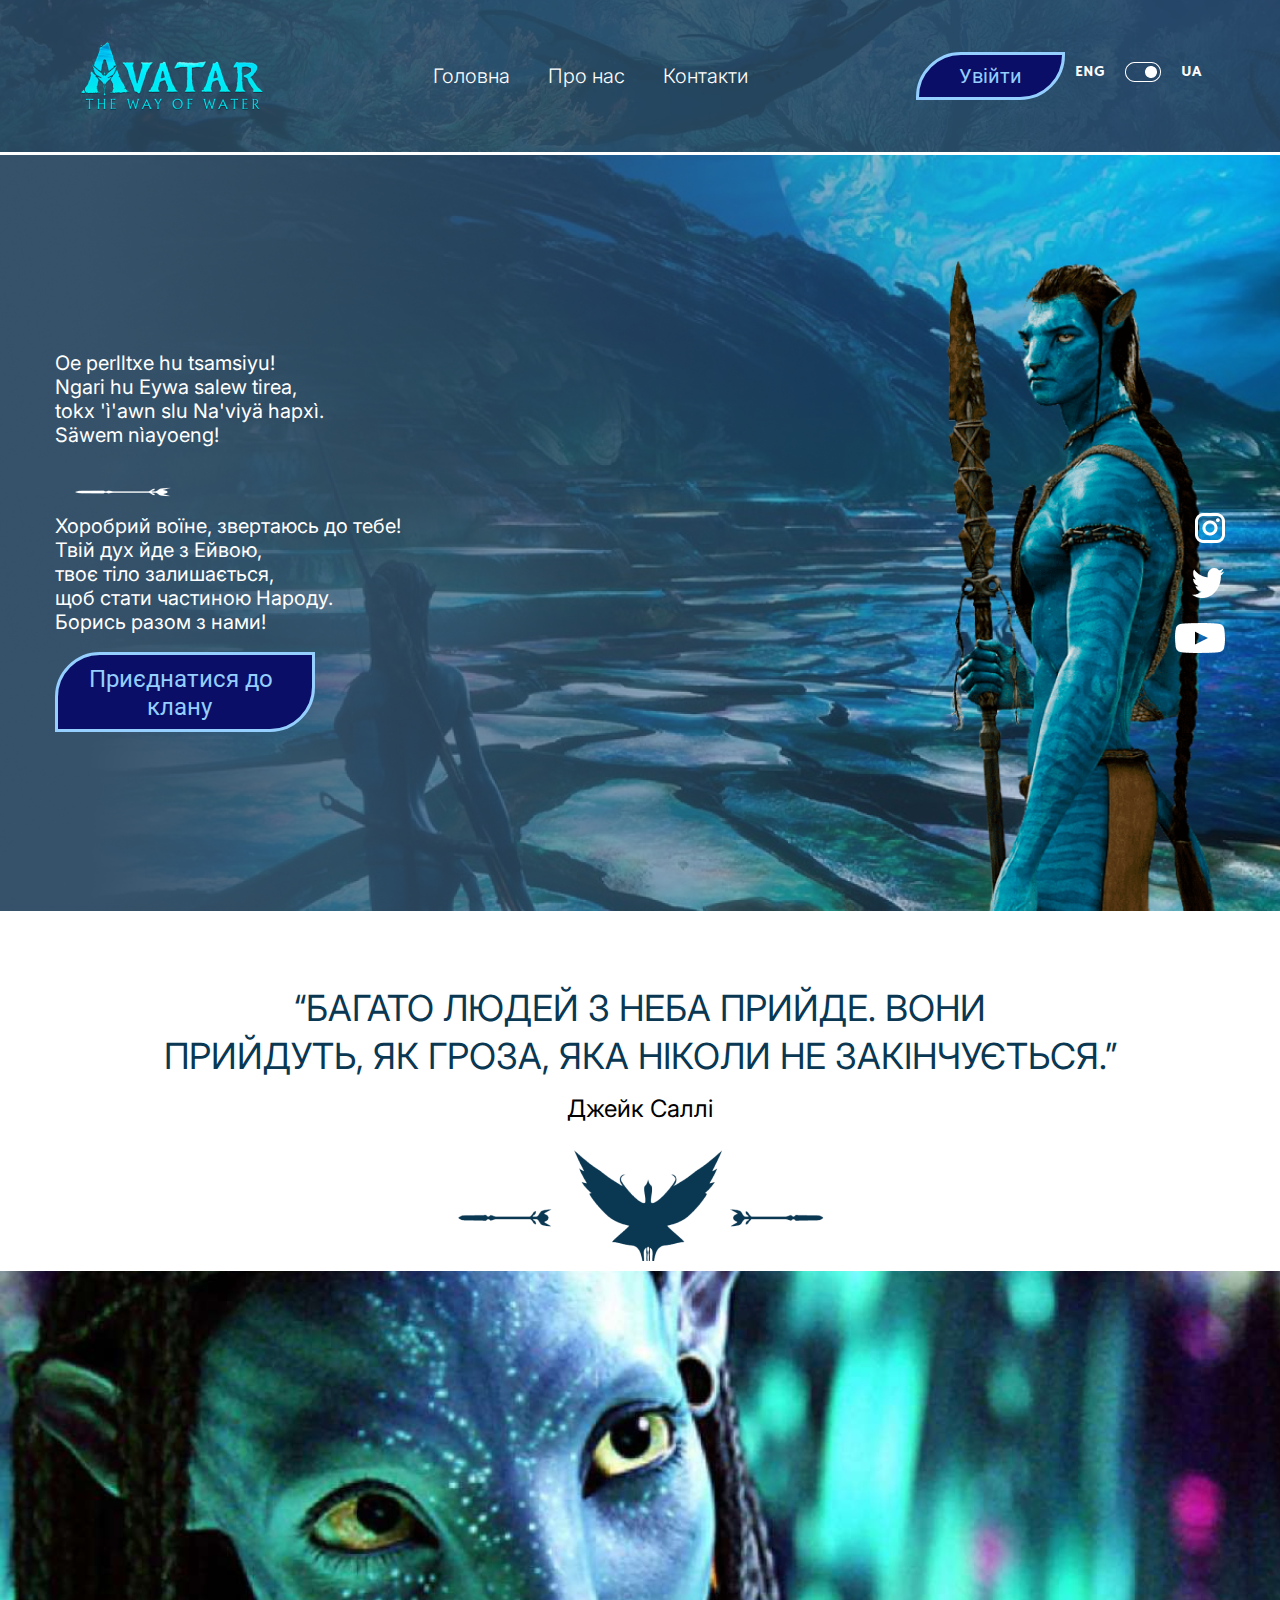
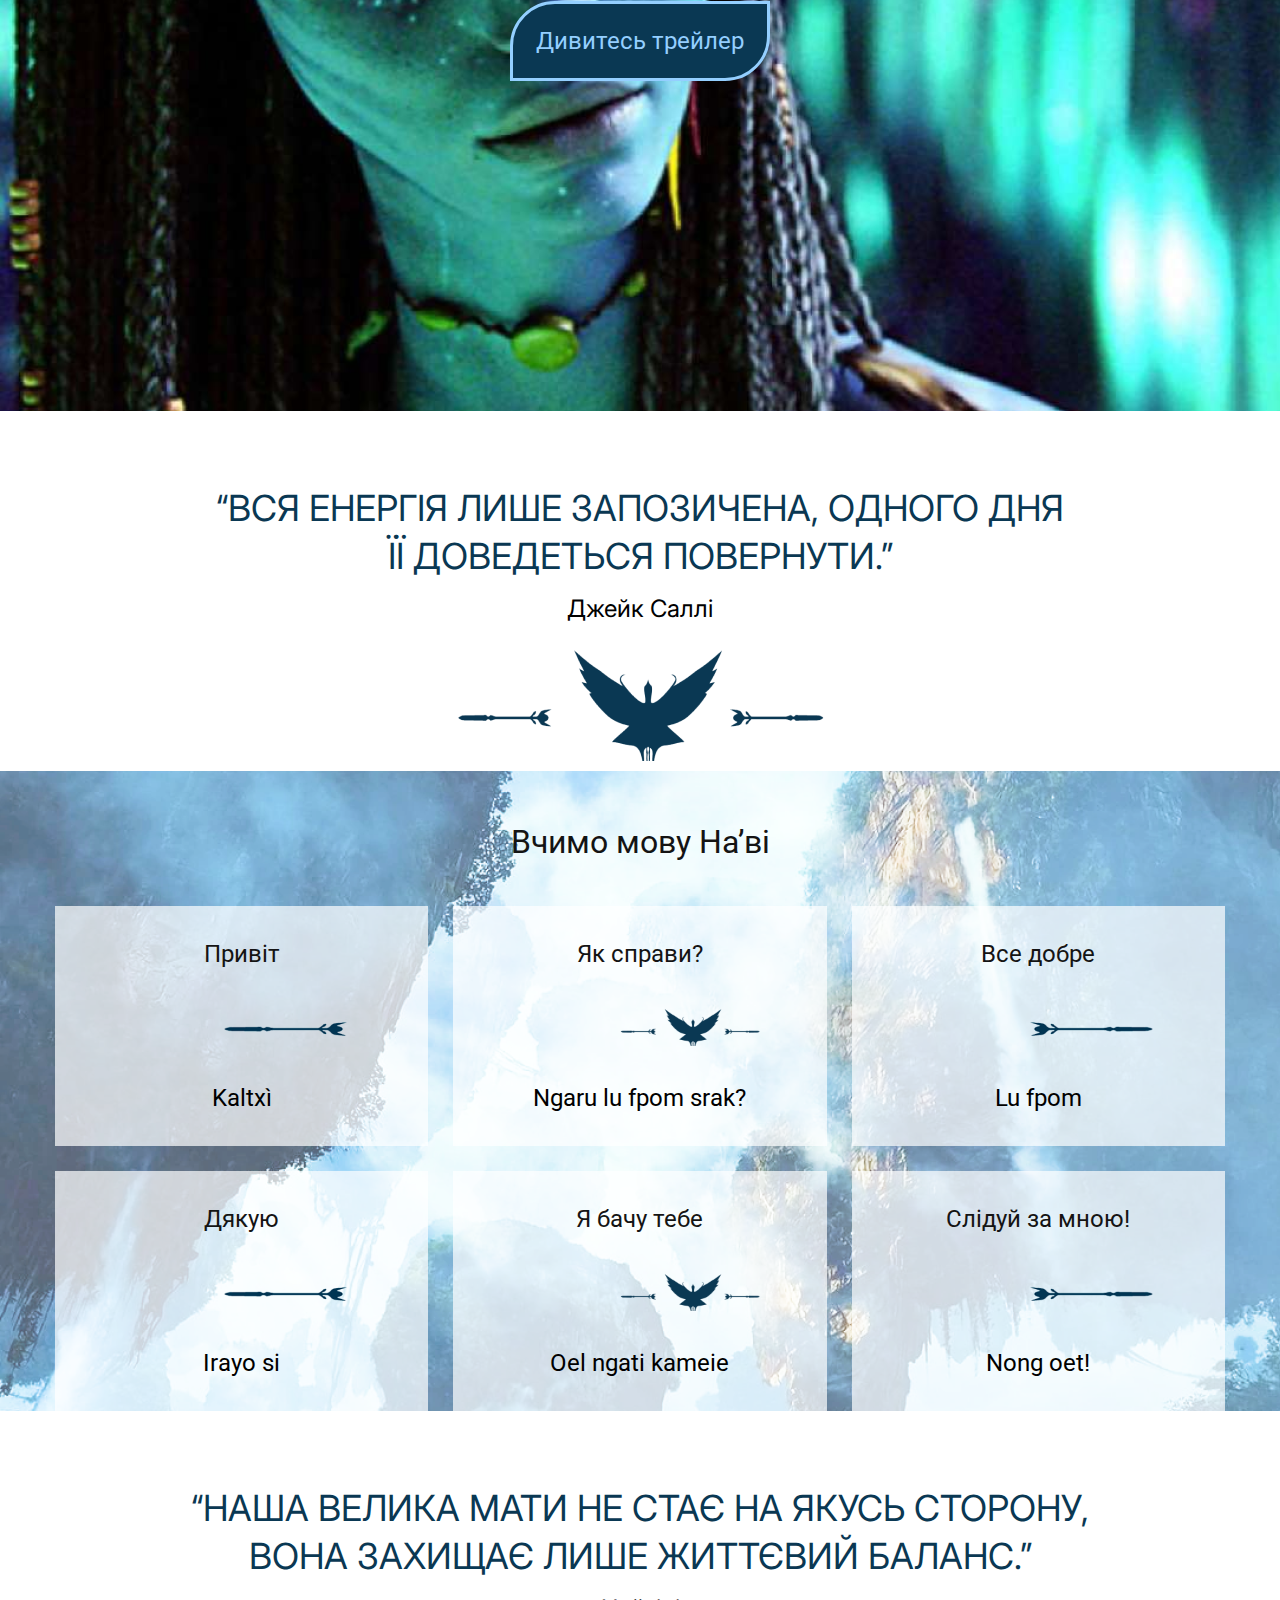
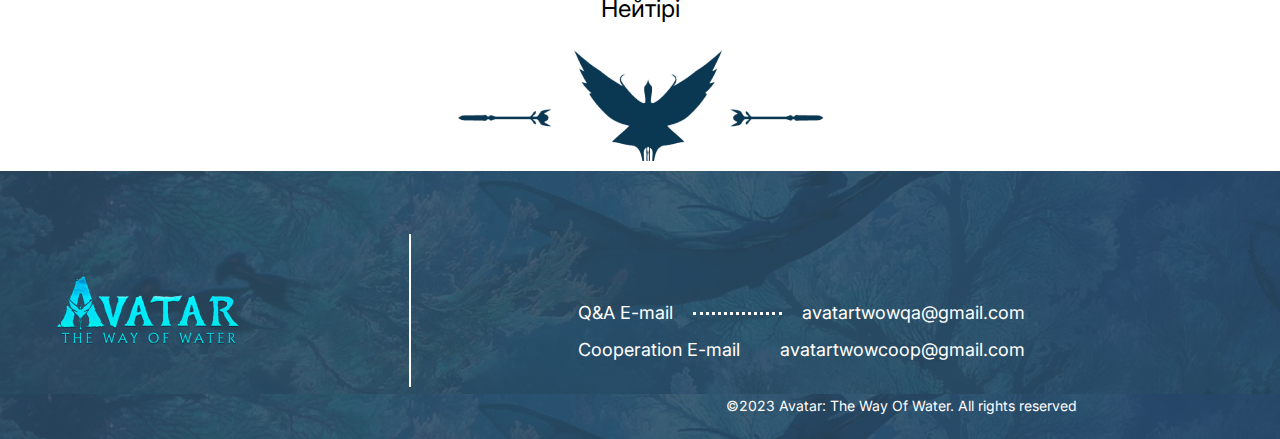
==== index.html @ 944662cd "add new footer and header" ====
<!DOCTYPE html>
<html lang="en">
	<head>
		<meta charset="UTF-8" />
		<meta name="viewport" content="width=device-width, initial-scale=1.0" />
		<link rel="preconnect" href="https://fonts.googleapis.com" />
		<link rel="preconnect" href="https://fonts.gstatic.com" crossorigin />
		<link href="https://fonts.googleapis.com/css2?family=Hammersmith+One&family=Inter:wght@300&family=Roboto&display=swap" rel="stylesheet"/>
		<link rel="stylesheet" href="./css/reset.css" />
		<link rel="stylesheet" href="./css/styles.css" />
		<title>Avatar</title>
	</head>
	<body>
		<header class="header">
			<div class="header-container container">
				<div class="header-block-logo">
					<a href="./index.html" class="header-logotyp-avatar"><img class="header-logo-img-avatar" src="./img/avatar-logo.png"alt="Avatar-logotyp"/></a>
				</div>
				<nav class="header-navigation">
					<ul class="header-list">
						<li class="header-item">Головна</li>
						<li class="header-item">Про нас</li>
						<li class="header-item">Контакти</li>
					</ul>
				</nav>
				<ul class="header-info-list">
					<li class="header-info-login-item">
						<div class="header-login">
							<a href="#" class="header-button-login">Увійти</a>
						</div>
					</li>
					<li class="header-info-item">
						<a href="./language.html" class="header-eng">ENG</a>
					</li>
					<li class="header-info-item-button">
						<a href="./language.html" class="header-button-switcher"><img src="./img/switcher_ua.png" alt="buttom_switcher_ua" class="header-switcher-button"></a>
					</li>
					<li class="header-info-item">
						<a href="./index.html" class="header-ua">UA</a>
					</li>
				</ul>
			</div>
		</header>
		<main class="page page-home">
			<section class="page-home-hero hero-home">
				<div class="hero-home-container container">
					<ul class="hero-home-list">
						<li class="hero-home-item">
							<p class="hero-home-text-navi">
								Oe perlltxe hu tsamsiyu!<br />Ngari hu Eywa
								salew tirea,<br />tokx 'ì'awn slu Na'viyä
								hapxì.<br />Säwem nìayoeng!
							</p>
						</li>
						<li class="hero-home-item">
							<img src="./img/arrow_white_left.png" alt="arrow_left" class="hero-home_arrow_left" />
						</li>
						<li class="hero-home-item">
							<p class="hero-home-text-ua">
								Хоробрий воїне, звертаюсь до тебе!<br />Твій дух
								йде з Ейвою,<br />твоє тіло залишається,<br> щоб
								стати частиною Народу.<br />Борись разом з нами!
							</p>
						</li>
						<li class="hero-home-item-button">
							<div class="hero-home-button-clan">
								<a href="#" class="hero-home-clan"
									>Приєднатися до<br /><span
										class="hero-home-wiosca-clan"
										>клану</span
									></a
								>
							</div>
						</li>
					</ul>
					<div class="hero-home-networks">
						<a href="https://www.instagram.com/" class="hero-home-instagram" target="_blank" ><img src="./img/page-instagram.png" alt="logo_instagram" class="logo_instagram" /></a>
						<a
							href="https://twitter.com/"
							class="hero-home-twitter"
							target="_blank"
						>
							<img
								src="./img/page-twitter.png"
								alt="logo_twitter"
								class="logo_twitter"
						/></a>
						<a
							href="https://www.youtube.com/"
							class="hero-home-youtube"
							target="_blank"
						>
							<img
								src="./img/page-youtube.png"
								alt="logo_youtube"
								class="logo_youtube"
						/></a>
					</div>
				</div>
			</section>
			<section class="page-home-advantages advantages-home">
				<div class="advantages-home-container container">
					<h2 class="advantages-home-title1">
						“БАГАТО ЛЮДЕЙ З НЕБА ПРИЙДЕ. ВОНИ
					</h2>
					<h2 class="advantages-home-title2">
						ПРИЙДУТЬ, ЯК ГРОЗА, ЯКА НІКОЛИ НЕ ЗАКІНЧУЄТЬСЯ.”
					</h2>
					<p class="advantages-home-text">Джейк Саллі</p>
					<img
						src="./img/eagle-arrow-left-right.png"
						alt="photo_avatar_eagle_arrow"
						class="advantages-home-eagle-arrow"
					/>
				</div>
			</section>
			<section class="page-home-overlord overlord-home">
				<div class="overlord-home-container container">
					<div class="overlord-home-trailer-button">
						<a
							href="https://www.youtube.com/watch?v=E8Qe0vS_I3I"
							class="overlord-home-look-trailer"
							target="_blank"
							>Дивитесь трейлер</a
						>
					</div>
				</div>
			</section>
			<section class="page-home-advantages advantages-home">
				<div class="advantages-home-container container">
					<h2 class="advantages-home-title1">
						“ВСЯ ЕНЕРГІЯ ЛИШЕ ЗАПОЗИЧЕНА, ОДНОГО ДНЯ
					</h2>
					<h2 class="advantages-home-title2">
						ЇЇ ДОВЕДЕТЬСЯ ПОВЕРНУТИ.”
					</h2>
					<p class="advantages-home-text">Джейк Саллі</p>
					<img
					src="./img/eagle-arrow-left-right.png"
					alt="photo_avatar_eagle_arrow"
					class="advantages-home-eagle-arrow"
				/>
				</div>
			</section>
			<section class="page-home-hydra hydra-home">
				<div class="hydra-home-container container">
					<h2 class="hydra-home-title">Вчимо мову На’ві</h2>
					<ul class="hydra-home-list">
						<li class="hydra-home-item">
							<p class="hydra-home-text-ua">Привіт</p>
							<img
								src="./img/arrow-left.png"
								alt="arrow-left"
								class="hydra-home-photo"
							/>
							<p class="hydra-home-text-eng">Kaltxì</p>
						</li>
						<li class="hydra-home-item">
							<p class="hydra-home-text-ua">Як справи?</p>
							<img
								src="./img/eagle-arrow-left-right.png"
								alt="arrow-left"
								class="hydra-home-photo"
							/>
							<p class="hydra-home-text-eng">
								Ngaru lu fpom srak?
							</p>
						</li>
						<li class="hydra-home-item">
							<p class="hydra-home-text-ua">Все добре</p>
							<img
								src="./img/arrow-right.png"
								alt="arrow-left"
								class="hydra-home-photo"
							/>
							<p class="hydra-home-text-eng">Lu fpom</p>
						</li>
						<li class="hydra-home-item">
							<p class="hydra-home-text-ua">Дякую</p>
							<img
								src="./img/arrow-left.png"
								alt="arrow-left"
								class="hydra-home-photo"
							/>
							<p class="hydra-home-text-eng">Irayo si</p>
						</li>
						<li class="hydra-home-item">
							<p class="hydra-home-text-ua">Я бачу тебе</p>
							<img
								src="./img/eagle-arrow-left-right.png"
								alt="arrow-left"
								class="hydra-home-photo"
							/>
							<p class="hydra-home-text-eng">Oel ngati kameie</p>
						</li>
						<li class="hydra-home-item">
							<p class="hydra-home-text-ua">Слідуй за мною!</p>
							<img
								src="./img/arrow-right.png"
								alt="arrow-left"
								class="hydra-home-photo"
							/>
							<p class="hydra-home-text-eng">Nong oet!</p>
						</li>
					</ul>
				</div>
			</section>
			<section class="page-home-advantages advantages-home">
				<div class="advantages-home-container container">
					<h2 class="advantages-home-title1">
						“НАША ВЕЛИКА МАТИ НЕ СТАЄ НА ЯКУСЬ СТОРОНУ,
					</h2>
					<h2 class="advantages-home-title2">
						ВОНА ЗАХИЩАЄ ЛИШЕ ЖИТТЄВИЙ БАЛАНС.”
					</h2>
					<p class="advantages-home-text">Нейтірі</p>
					<img
					src="./img/eagle-arrow-left-right.png"
					alt="photo_avatar_eagle_arrow"
					class="advantages-home-eagle-arrow"
				/>
				</div>
			</section>
		</main>
		<footer class="home-footer footer-home">
			<div class="footer-home-container container">
				<div class="footer-home-block-logo">
					<a href="./index.html" class="footer-home-logotyp-avatar"
						><img
							class="footer-home-logo-avatar"
							src="./img/avatar-logo.png"
							alt="avatar-logotyp"
					/></a>
				</div>
				<div class="footer-home-block-liferstyle">
				<hr class="footer-home-hr-liferstyle" />
			</div>
				<div class="footer-home-wrapper">
				<ul class="footer-home-list">
					<li class="footer-home-item">
						<p class="footer-home-text-email">Q&A E-mail</p>
						<div class="footer-home-line"></div>
						<a
							href="mailto:avatartwowqa@gmail.com"
							class="footer-home-link-email"
							>avatartwowqa@gmail.com</a
						>
					</li>
					<li class="footer-home-item">
						<p class="footer-home-text-email">Cooperation E-mail</p>
						<div class="footer-home-line"></div>
						<a
							href="mailto:avatartwowcoop@gmail.com"
							class="footer-home-link-email"
							>avatartwowcoop@gmail.com</a
						>
					</li>
				</ul>
				<p class="footer-home-text-info">
					©2023 Avatar: The Way Of Water. All rights reserved
				</p>
			</div>
			</div>
		</footer>
	</body>
</html>
---- css/styles.css ----
:root {
	--start-color: #2b4a61de;
	--end-color: red;
	--page-content-color: #0a3853;
	--dark-text-color: #000;
	--white-color: #fff;
	--page-text-hover-color: #94cfff;
	--background-button-color: #0b0e66;
	--title-color: #141414;
	--text-button-color: #26c6ea;
}
body {
	font-family: 'Roboto', sans-serif;
	font-style: normal;
	line-height: normal;
}
.container {
	max-width: 1200px;
	margin: 0 auto;
	padding: 0 15px;
}

/*! Header  */
header {
	padding: 40px 0px;
	display: flex;
	text-decoration: none;
	border-bottom: 3px solid var(--white-color);
	background-image: url('../img/las.png');
	position: relative;
}
header::before {
	content: '';
	width: 100%;
	height: 100%;
	left: 0;
	top: 0;
	position: absolute;
	background-color: rgba(43, 74, 97, 0.87);
}

.header-container {
	z-index: 3;
	display: flex;
	justify-content: center;
	align-items: center;
	justify-content: space-between;
	gap: 168px;
}

.header-list {
	gap: 38px;
	display: flex;
	text-decoration: none;
	display: flex;
}
.header-item {
	gap: 38px;
	color: var(--white-color);
	text-align: center;
	font-family: 'Inter', sans-serif;
	font-size: 20px;
	font-weight: 300;
}
.header-item:hover {
	transition: all 0.3s ease 0s;
	color: var(--page-text-hover-color);
	text-align: center;
	font-family: 'Inter', sans-serif;
	font-size: 20px;
	font-weight: 600;
}

.header-info-list {
	display: flex;
	gap: 10px;
}

.header-info-item {
	color: var(--white-color);
	text-align: center;
	font-family: 'Hammersmith One', sans-serif;
}
.header-login {
	padding: 9px 39.8px;
	border-radius: 45px 0px;
	border: 3px solid var(--page-text-hover-color);
	background: var(--background-button-color);
	display: flex;
	justify-content: center;
	align-items: center;
	color: var(--page-text-hover-color);
	text-align: justify;
	font-size: 20px;
	font-weight: 400;
}
.header-button-login {
	color: var(--page-text-hover-color);
	text-align: justify;
	font-size: 20px;
	font-weight: 400;
}
.header-button-login:hover {
	color: var(--text-button-color);
	text-align: justify;
	font-size: 20px;
	font-weight: 400;
}

.header-info-item {
	padding-top: 10px;
}

.header-switcher-button {
	padding: 10px 10px;
}
.header-eng {
	color: var(--white-color);
	text-align: center;
	font-family: 'Hammersmith One', sans-serif;
	font-size: 16px;
	font-weight: 400;
}

a.header-ua {
	color: var(--white-color);
	text-align: center;
	font-family: 'Hammersmith One', sans-serif;
	font-size: 16px;
	font-weight: 400;
}

/*! Main-page */

/*! Hero */
.page-home-hero {
	background-image: url('../img/avatar-hero.png');
}
.hero-home-container {
	display: flex;
	justify-content: space-between;
  align-items: center;
}
.hero-home-list {
	padding: 196px 0px 0px 0px;
}
.hero-home_arrow_left {
	width: 152px;
	height: 40px;
}
.hero-home-text-navi {
	width: 376px;
	height: 123px;
	color: var(--white-color);
	font-family: 'Inter', sans-serif;
	font-size: 20px;
	font-weight: 400;
}
.hero-home-text-ua {
	height: 96px;
	color: var(--white-color);
	font-family: 'Inter', sans-serif;
	font-size: 20px;
	font-weight: 400;
}
.hero-home-item-button {
	padding: 42px 0px 179px;
}
.hero-home-button-clan {
	padding: 10px 31px 10px 31px;
	width: 260px;
	height: 80px;
	border-radius: 45px 0px;
	border: 3px solid var(--page-text-hover-color);
	background: var(--background-button-color);
}
.hero-home-clan {
	width: 199px;
	color: var(--page-text-hover-color);
	text-align: center;
	font-size: 24px;
	font-weight: 400;
}
.hero-home-wiosca-clan {
	margin-left: 58px;
}

.hero-home-networks {
	padding-top: 100px;
	display: flex;
	flex-direction: column;
	align-items: end;
	text-align: center;
	gap: 25px;
}
/*! advantages-home */
.page-home-advantages {
	background: var(--white-color);
}

.advantages-home-title1 {
	margin-bottom: 4px;
	margin-top: 75px;
	color: var(--page-content-color);
	text-align: center;
	font-family: 'Inter', sans-serif;
	font-size: 36px;
	font-weight: 400;
}
.advantages-home-title2 {
	margin-bottom: 16px;
	color: var(--page-content-color);
	text-align: center;
	font-family: 'Inter', sans-serif;
	font-size: 36px;
	font-weight: 400;
}
.advantages-home-text {
	margin-bottom: 8px;
	color: var(--dark-text-color);
	text-align: center;
	font-family: 'Inter', sans-serif;
	font-size: 24px;
	font-weight: 400;
	line-height: normal;
}
.advantages-home-eagle-arrow {
	display: flex;
	justify-content: center;
	align-items: center;
	padding: 10px 380px;
}
/*! overlord-home */
.page-home-overlord {
	background-image: url('../img/avatar-trailer.png');
	display: flex;
	justify-content: center;
	align-items: center;
}
.overlord-home-container {
padding: 330px
}
.overlord-home-trailer-button {
	width: 260px;
	height: 80px;
	flex-shrink: 0;
	border-radius: 45px 0px;
	border: 3px solid var(--page-text-hover-color);
	background: var(--page-content-color);
	display: flex;
	justify-content: center;
	align-items: center;
}

.overlord-home-look-trailer {
	color: var(--page-text-hover-color);
	text-align: justify;
	font-size: 24px;
	font-weight: 400;
}

/*! Hydra */
.page-home-hydra {
	background-image: url('../img/language_navi_hydra.png');
}
.hydra-home-title {
	padding-top: 52px;
	padding-bottom: 45px;
	color: var(--title-color);
	text-align: center;
	font-size: 32px;
	font-weight: 400;
}
.hydra-home-list {
	gap: 25px;
	display: flex;
	flex-wrap: wrap;
}
.hydra-home-item {
	flex: 0 1 calc((100% - 25px * 2) / 3);
	width: 320px;
	height: 240px;
	flex-shrink: 0;
	background: rgba(255, 255, 255, 0.7);
}
.hydra-home-text-ua {
	margin-top: 36px;
	color: var(--title-color);
	text-align: center;
	font-size: 24px;
	font-weight: 400;
	line-height: 24px;
}
.hydra-home-photo {
	margin: 40px 159px;
	justify-content: center;
	width: 152px;
	height: 40px;
	flex-shrink: 0;
}

.hydra-home-text-eng {
	margin-bottom: 36px;
	color: var(--dark-text-color);
	text-align: center;
	font-size: 24px;
	font-weight: 400;
	line-height: 24px;
}

/*! FOOTER */
footer {
	background-image: url('../img/las.png');
	position: relative;
}
footer::before {
	content: '';
	width: 100%;
	height: 100%;
	left: 0;
	top: 0;
	position: absolute;
	background-color: rgba(43, 74, 97, 0.87);
}
.footer-home-container {
	display: flex;
  justify-content: space-between;
  align-items: center;
	gap: 80px;
	z-index: 3;
	position: relative;
	padding-bottom: 25px;
padding-top: 35px;
}

.footer-home-block-liferstyle {

}
.footer-home-hr-liferstyle {
	background-color: var(--white-color);
	width: 2px;
	height: 153px;
	rotate: 180deg;
}
.footer-home-wrapper {
	display: flex;
	flex-direction: column;
	align-items: center;
	justify-content: center;
	gap: 37px;
}

/* flex: 0 1 calc((100% - 30px * 2) / 3); */
.footer-home-list {
	margin-top: 80px;
	padding-right: 200px;
}
.footer-home-item {
	display: flex;
	gap: 20px;
	margin-top: 16px;
	
}
.footer-home-text-email {
	white-space: nowrap;
	color: var(--white-color);
	text-align: justify;
	font-family: 'Inter', sans-serif;
	font-size: 18px;
	font-weight: 400;
}

.footer-home-line {
	width: 100%;
	height: 100%;
	margin-top: 10px;
	border-top: 3px dotted var(--white-color);
}
.footer-home-link-email {
	white-space: nowrap;
	color: var(--white-color);
	text-align: justify;
	font-family: 'Inter', sans-serif;
	font-size: 18px;
	font-weight: 400;
}

.footer-home-text-info {
	color: var(--white-color);
	font-family: 'Inter', sans-serif;
	font-size: 14px;
	font-weight: 400;
	display: flex;
	align-items: end;
}
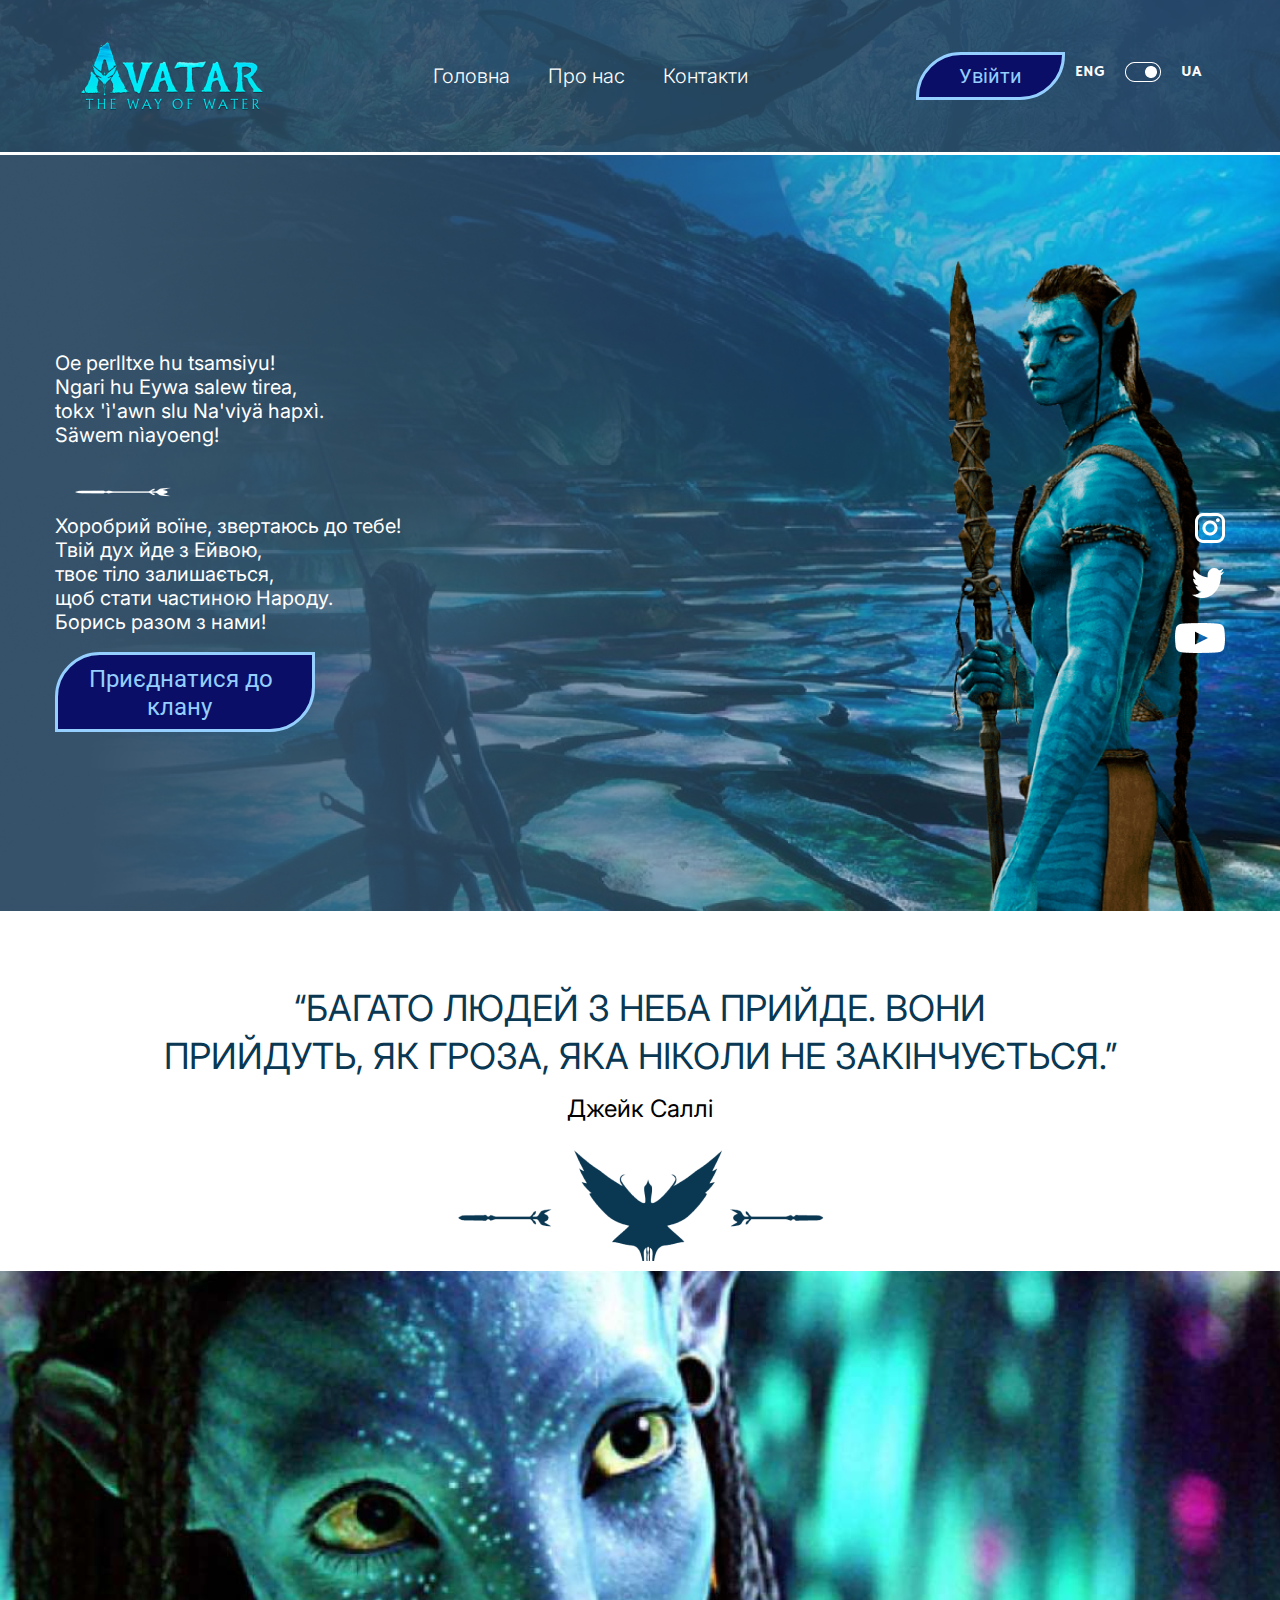
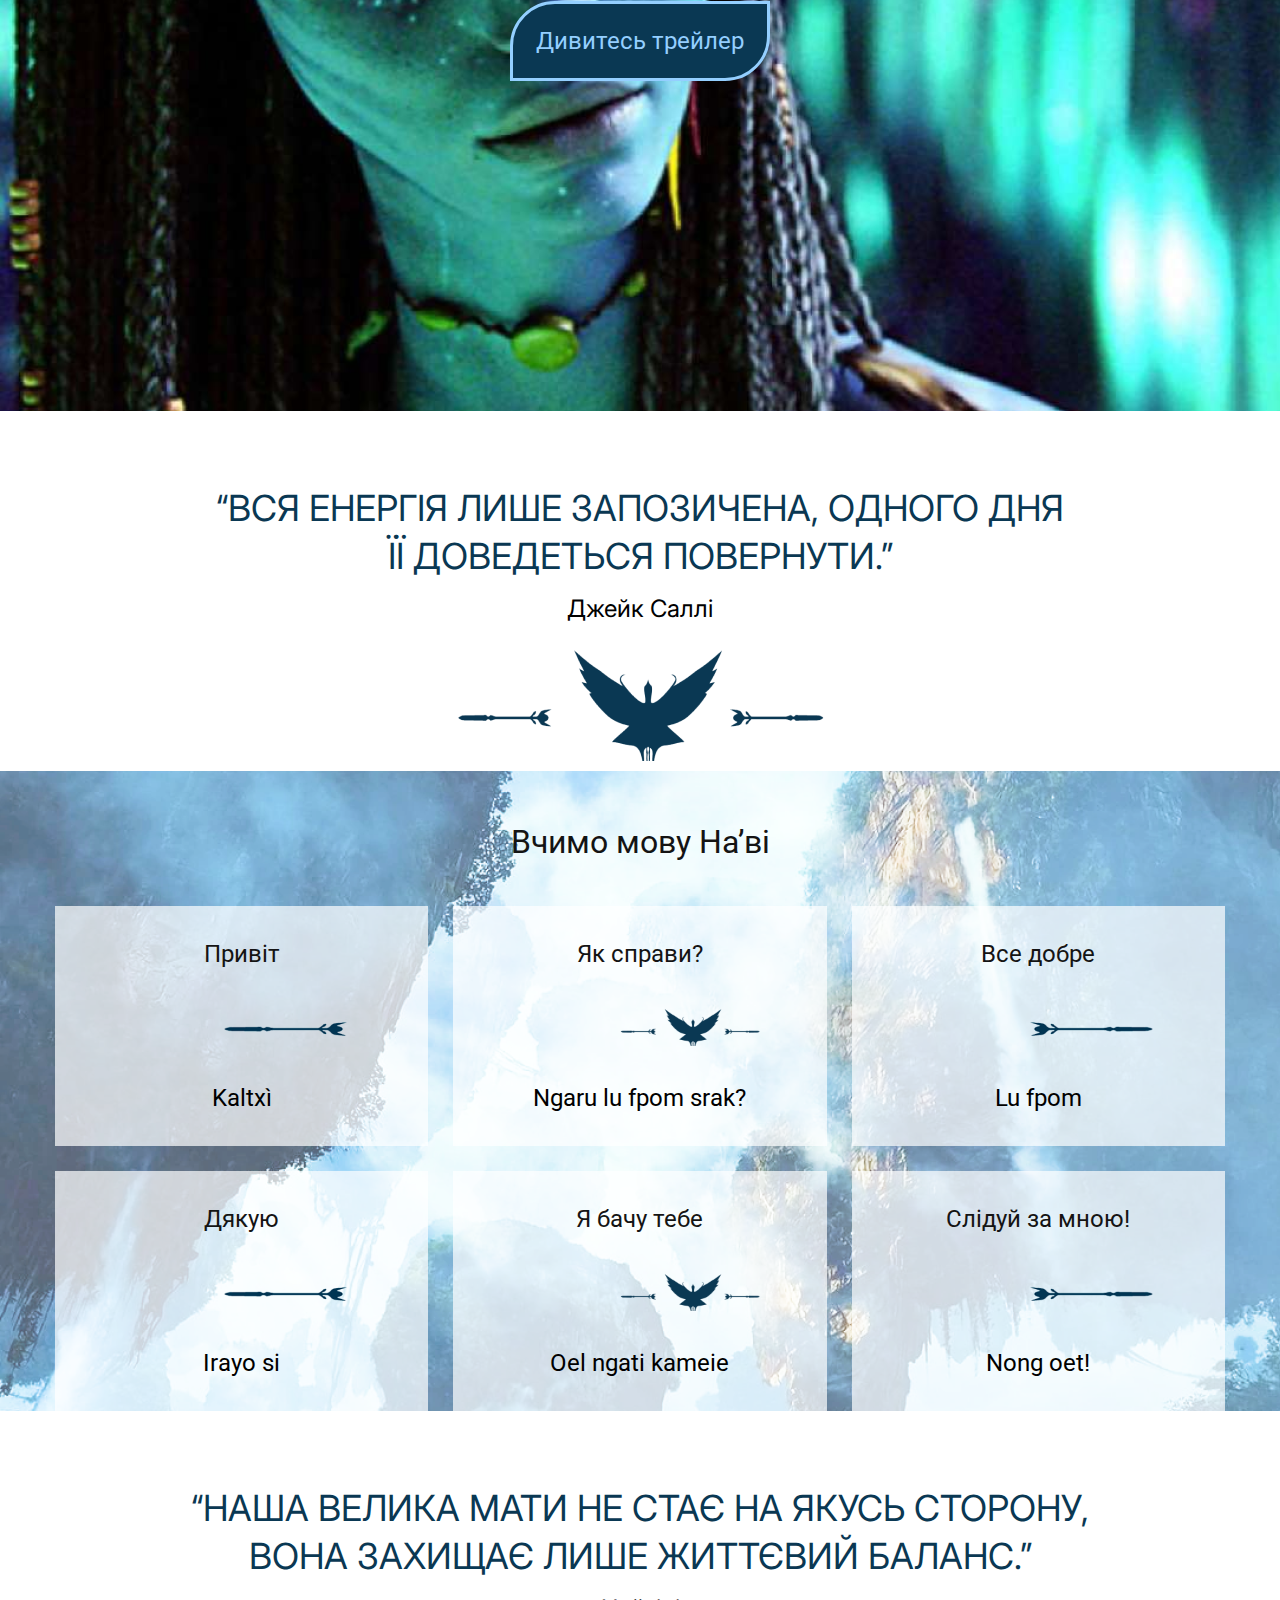
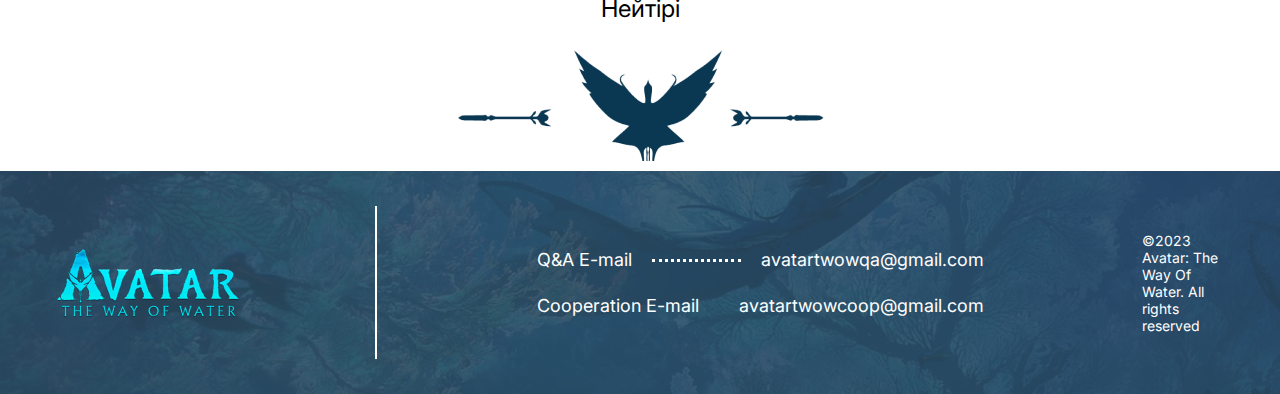
==== commit 02603742: "add englisch.html" ====
--- a/index.html
+++ b/index.html
@@ -11,32 +11,32 @@
 		<title>Avatar</title>
 	</head>
 	<body>
-		<header class="header">
-			<div class="header-container container">
-				<div class="header-block-logo">
-					<a href="./index.html" class="header-logotyp-avatar"><img class="header-logo-img-avatar" src="./img/avatar-logo.png"alt="Avatar-logotyp"/></a>
-				</div>
-				<nav class="header-navigation">
-					<ul class="header-list">
-						<li class="header-item">Головна</li>
-						<li class="header-item">Про нас</li>
-						<li class="header-item">Контакти</li>
+		<header class="header-home">
+			<div class="header-home-container container">
+				<div class="header-home-block-logo">
+					<a href="./index.html" class="header-home-logotyp-avatar"><img class="header-home-logo-img-avatar" src="./img/avatar-logo.png"alt="Avatar-logotyp"/></a>
+				</div>
+				<nav class="header-home-navigation">
+					<ul class="header-home-list">
+						<li class="header-home-item">Головна</li>
+						<li class="header-home-item">Про нас</li>
+						<li class="header-home-item">Контакти</li>
 					</ul>
 				</nav>
-				<ul class="header-info-list">
-					<li class="header-info-login-item">
-						<div class="header-login">
-							<a href="#" class="header-button-login">Увійти</a>
+				<ul class="header-home-info-list">
+					<li class="header-home-info-login-item">
+						<div class="header-home-login">
+							<a href="#" class="header-home-button-login">Увійти</a>
 						</div>
 					</li>
-					<li class="header-info-item">
-						<a href="./language.html" class="header-eng">ENG</a>
-					</li>
-					<li class="header-info-item-button">
-						<a href="./language.html" class="header-button-switcher"><img src="./img/switcher_ua.png" alt="buttom_switcher_ua" class="header-switcher-button"></a>
-					</li>
-					<li class="header-info-item">
-						<a href="./index.html" class="header-ua">UA</a>
+					<li class="header-home-info-item">
+						<a href="./english.html" class="header-home-eng">ENG</a>
+					</li>
+					<li class="header-home-info-item-button">
+						<a href="./english.html" class="header-home-button-switcher"><img src="./img/switcher_ua.png" alt="buttom_switcher_ua" class="header-home-switcher-button"></a>
+					</li>
+					<li class="header-home-info-item">
+						<a href="./index.html" class="header-home-ua">UA</a>
 					</li>
 				</ul>
 			</div>
@@ -224,6 +224,7 @@
 		</main>
 		<footer class="home-footer footer-home">
 			<div class="footer-home-container container">
+				<div class="footer-home-master">
 				<div class="footer-home-block-logo">
 					<a href="./index.html" class="footer-home-logotyp-avatar"
 						><img
@@ -256,10 +257,11 @@
 						>
 					</li>
 				</ul>
-				<p class="footer-home-text-info">
+			</div>
+		</div>
+		<p class="footer-home-text-info">
 					©2023 Avatar: The Way Of Water. All rights reserved
 				</p>
-			</div>
 			</div>
 		</footer>
 	</body>
--- a/css/styles.css
+++ b/css/styles.css
@@ -39,7 +39,7 @@
 	background-color: rgba(43, 74, 97, 0.87);
 }
 
-.header-container {
+.header-home-container {
 	z-index: 3;
 	display: flex;
 	justify-content: center;
@@ -48,13 +48,13 @@
 	gap: 168px;
 }
 
-.header-list {
+.header-home-list {
 	gap: 38px;
 	display: flex;
 	text-decoration: none;
 	display: flex;
 }
-.header-item {
+.header-home-item {
 	gap: 38px;
 	color: var(--white-color);
 	text-align: center;
@@ -62,7 +62,7 @@
 	font-size: 20px;
 	font-weight: 300;
 }
-.header-item:hover {
+.header-home-item:hover {
 	transition: all 0.3s ease 0s;
 	color: var(--page-text-hover-color);
 	text-align: center;
@@ -71,17 +71,17 @@
 	font-weight: 600;
 }
 
-.header-info-list {
+.header-home-info-list {
 	display: flex;
 	gap: 10px;
 }
 
-.header-info-item {
+.header-home-info-item {
 	color: var(--white-color);
 	text-align: center;
 	font-family: 'Hammersmith One', sans-serif;
 }
-.header-login {
+.header-home-login {
 	padding: 9px 39.8px;
 	border-radius: 45px 0px;
 	border: 3px solid var(--page-text-hover-color);
@@ -94,27 +94,27 @@
 	font-size: 20px;
 	font-weight: 400;
 }
-.header-button-login {
-	color: var(--page-text-hover-color);
-	text-align: justify;
-	font-size: 20px;
-	font-weight: 400;
-}
-.header-button-login:hover {
+.header-home-button-login {
+	color: var(--page-text-hover-color);
+	text-align: justify;
+	font-size: 20px;
+	font-weight: 400;
+}
+.header-home-button-login:hover {
 	color: var(--text-button-color);
 	text-align: justify;
 	font-size: 20px;
 	font-weight: 400;
 }
 
-.header-info-item {
+.header-home-info-item {
 	padding-top: 10px;
 }
 
-.header-switcher-button {
+.header-home-switcher-button {
 	padding: 10px 10px;
 }
-.header-eng {
+.header-home-eng {
 	color: var(--white-color);
 	text-align: center;
 	font-family: 'Hammersmith One', sans-serif;
@@ -122,9 +122,9 @@
 	font-weight: 400;
 }
 
-a.header-ua {
-	color: var(--white-color);
-	text-align: center;
+.header-home-ua {
+	color: var(--white-color);
+	
 	font-family: 'Hammersmith One', sans-serif;
 	font-size: 16px;
 	font-weight: 400;
@@ -324,17 +324,21 @@
 }
 .footer-home-container {
 	display: flex;
-  justify-content: space-between;
   align-items: center;
-	gap: 80px;
+	gap: 158px;
 	z-index: 3;
 	position: relative;
-	padding-bottom: 25px;
-padding-top: 35px;
-}
-
-.footer-home-block-liferstyle {
-
+	padding-bottom: 35px;
+   padding-top: 35px;
+}
+.footer-home-master {
+	display: flex; 
+align-items: center;
+gap: 80px;
+}
+.footer-home-logotyp-avatar {
+	padding-left: -150px;
+	padding-right: 240px;
 }
 .footer-home-hr-liferstyle {
 	background-color: var(--white-color);
@@ -352,14 +356,13 @@
 
 /* flex: 0 1 calc((100% - 30px * 2) / 3); */
 .footer-home-list {
-	margin-top: 80px;
-	padding-right: 200px;
+	display: flex;
+	flex-direction: column;
+	gap: 25px;
 }
 .footer-home-item {
 	display: flex;
 	gap: 20px;
-	margin-top: 16px;
-	
 }
 .footer-home-text-email {
 	white-space: nowrap;
@@ -368,6 +371,7 @@
 	font-family: 'Inter', sans-serif;
 	font-size: 18px;
 	font-weight: 400;
+	padding-left: 80px;
 }
 
 .footer-home-line {
@@ -390,6 +394,364 @@
 	font-family: 'Inter', sans-serif;
 	font-size: 14px;
 	font-weight: 400;
-	display: flex;
+}
+
+
+
+
+
+/*? English */
+/*? English */
+/*? english */
+
+
+
+
+
+
+/*! Header  */
+
+.header-english-container {
+	z-index: 3;
+	display: flex;
+	justify-content: center;
+	align-items: center;
+	justify-content: space-between;
+	gap: 168px;
+}
+
+.header-english-list {
+	gap: 38px;
+	display: flex;
+	text-decoration: none;
+	display: flex;
+}
+.header-english-item {
+	gap: 38px;
+	color: var(--white-color);
+	text-align: center;
+	font-family: 'Inter', sans-serif;
+	font-size: 20px;
+	font-weight: 300;
+}
+.header-english-item:hover {
+	transition: all 0.3s ease 0s;
+	color: var(--page-text-hover-color);
+	text-align: center;
+	font-family: 'Inter', sans-serif;
+	font-size: 20px;
+	font-weight: 600;
+}
+
+.header-english-info-list {
+	display: flex;
+	gap: 10px;
+}
+
+.header-english-info-item {
+	color: var(--white-color);
+	text-align: center;
+	font-family: 'Hammersmith One', sans-serif;
+}
+.header-english-login {
+	padding: 9px 39.8px;
+	border-radius: 45px 0px;
+	border: 3px solid var(--page-text-hover-color);
+	background: var(--background-button-color);
+	display: flex;
+	justify-content: center;
+	align-items: center;
+	color: var(--page-text-hover-color);
+	text-align: justify;
+	font-size: 20px;
+	font-weight: 400;
+}
+.header-english-button-login {
+	color: var(--page-text-hover-color);
+	text-align: justify;
+	font-size: 20px;
+	font-weight: 400;
+}
+.header-english-button-login:hover {
+	color: var(--text-button-color);
+	text-align: justify;
+	font-size: 20px;
+	font-weight: 400;
+}
+
+.header-english-info-item {
+	padding-top: 10px;
+}
+
+.header-english-switcher-button {
+	padding: 10px 10px;
+}
+.header-english-eng {
+	color: var(--white-color);
+	text-align: center;
+	font-family: 'Hammersmith One', sans-serif;
+	font-size: 16px;
+	font-weight: 400;
+}
+
+a.header-english-ua {
+	color: var(--white-color);
+	text-align: center;
+	font-family: 'Hammersmith One', sans-serif;
+	font-size: 16px;
+	font-weight: 400;
+}
+
+/*! Main-page */
+
+/*! Hero */
+.page-english-hero {
+	background-image: url('../img/avatar-hero.png');
+}
+.hero-english-container {
+	display: flex;
+	justify-content: space-between;
+  align-items: center;
+}
+.hero-english-list {
+	padding: 196px 0px 0px 0px;
+}
+.hero-english_arrow_left {
+	width: 152px;
+	height: 40px;
+}
+.hero-english-text-navi {
+	width: 376px;
+	height: 123px;
+	color: var(--white-color);
+	font-family: 'Inter', sans-serif;
+	font-size: 20px;
+	font-weight: 400;
+}
+.hero-english-text-ua {
+	height: 96px;
+	color: var(--white-color);
+	font-family: 'Inter', sans-serif;
+	font-size: 20px;
+	font-weight: 400;
+}
+.hero-english-item-button {
+	padding: 42px 0px 179px;
+}
+.hero-english-button-clan {
+	padding: 10px 31px 10px 31px;
+	width: 260px;
+	height: 80px;
+	border-radius: 45px 0px;
+	border: 3px solid var(--page-text-hover-color);
+	background: var(--background-button-color);
+}
+.hero-english-clan {
+	width: 199px;
+	color: var(--page-text-hover-color);
+	display: flex;
+	justify-content: center;
+	align-items: center;
+	font-size: 24px;
+	font-weight: 400;
+	padding-top: 10px;
+}
+
+.hero-english-networks {
+	padding-top: 100px;
+	display: flex;
+	flex-direction: column;
 	align-items: end;
-}
+	text-align: center;
+	gap: 25px;
+}
+/*! advantages-english */
+.page-english-advantages {
+	background: var(--white-color);
+}
+
+.advantages-english-title1 {
+	margin-bottom: 4px;
+	margin-top: 75px;
+	color: var(--page-content-color);
+	text-align: center;
+	font-family: 'Inter', sans-serif;
+	font-size: 36px;
+	font-weight: 400;
+}
+.advantages-english-title2 {
+	margin-bottom: 16px;
+	color: var(--page-content-color);
+	text-align: center;
+	font-family: 'Inter', sans-serif;
+	font-size: 36px;
+	font-weight: 400;
+}
+.advantages-english-text {
+	margin-bottom: 8px;
+	color: var(--dark-text-color);
+	text-align: center;
+	font-family: 'Inter', sans-serif;
+	font-size: 24px;
+	font-weight: 400;
+	line-height: normal;
+}
+.advantages-english-eagle-arrow {
+	display: flex;
+	justify-content: center;
+	align-items: center;
+	padding: 10px 380px;
+}
+/*! overlord-english */
+.page-english-overlord {
+	background-image: url('../img/avatar-trailer.png');
+	display: flex;
+	justify-content: center;
+	align-items: center;
+}
+.overlord-english-container {
+padding: 330px
+}
+.overlord-english-trailer-button {
+	width: 260px;
+	height: 80px;
+	flex-shrink: 0;
+	border-radius: 45px 0px;
+	border: 3px solid var(--page-text-hover-color);
+	background: var(--page-content-color);
+	display: flex;
+	justify-content: center;
+	align-items: center;
+}
+
+.overlord-english-look-trailer {
+	color: var(--page-text-hover-color);
+	text-align: justify;
+	font-size: 24px;
+	font-weight: 400;
+}
+
+/*! Hydra */
+.page-english-hydra {
+	background-image: url('../img/language_navi_hydra.png');
+}
+.hydra-english-title {
+	padding-top: 52px;
+	padding-bottom: 45px;
+	color: var(--title-color);
+	text-align: center;
+	font-size: 32px;
+	font-weight: 400;
+}
+.hydra-english-list {
+	gap: 25px;
+	display: flex;
+	flex-wrap: wrap;
+}
+.hydra-english-item {
+	flex: 0 1 calc((100% - 25px * 2) / 3);
+	width: 320px;
+	height: 240px;
+	flex-shrink: 0;
+	background: rgba(255, 255, 255, 0.7);
+}
+.hydra-english-text-ua {
+	margin-top: 36px;
+	color: var(--title-color);
+	text-align: center;
+	font-size: 24px;
+	font-weight: 400;
+	line-height: 24px;
+}
+.hydra-english-photo {
+	margin: 40px 110px;
+	display: flex;
+	justify-content: center;
+	align-items: center;
+	width: 152px;
+	height: 40px;
+	flex-shrink: 0;
+}
+
+.hydra-english-text-eng {
+	margin-bottom: 36px;
+	color: var(--dark-text-color);
+	text-align: center;
+	font-size: 24px;
+	font-weight: 400;
+	line-height: 24px;
+}
+
+/*! FOOTER-english */
+.footer-english-container {
+	display: flex;
+  align-items: center;
+	gap: 158px;
+	z-index: 3;
+	position: relative;
+	padding-bottom: 35px;
+   padding-top: 35px;
+}
+.footer-english-master {
+	display: flex; 
+align-items: center;
+gap: 80px;
+}
+.footer-english-logotyp-avatar {
+	padding-left: -150px;
+	padding-right: 240px;
+}
+.footer-english-hr-liferstyle {
+	background-color: var(--white-color);
+	width: 2px;
+	height: 153px;
+	rotate: 180deg;
+}
+.footer-english-wrapper {
+	display: flex;
+	flex-direction: column;
+	align-items: center;
+	justify-content: center;
+	gap: 37px;
+}
+
+.footer-english-list {
+	display: flex;
+	flex-direction: column;
+	gap: 25px;
+}
+.footer-english-item {
+	display: flex;
+	gap: 20px;
+}
+.footer-english-text-email {
+	white-space: nowrap;
+	color: var(--white-color);
+	text-align: justify;
+	font-family: 'Inter', sans-serif;
+	font-size: 18px;
+	font-weight: 400;
+	padding-left: 80px;
+}
+
+.footer-english-line {
+	width: 100%;
+	height: 100%;
+	margin-top: 10px;
+	border-top: 3px dotted var(--white-color);
+}
+.footer-english-link-email {
+	white-space: nowrap;
+	color: var(--white-color);
+	text-align: justify;
+	font-family: 'Inter', sans-serif;
+	font-size: 18px;
+	font-weight: 400;
+}
+
+.footer-english-text-info {
+	color: var(--white-color);
+	font-family: 'Inter', sans-serif;
+	font-size: 14px;
+	font-weight: 400;
+}